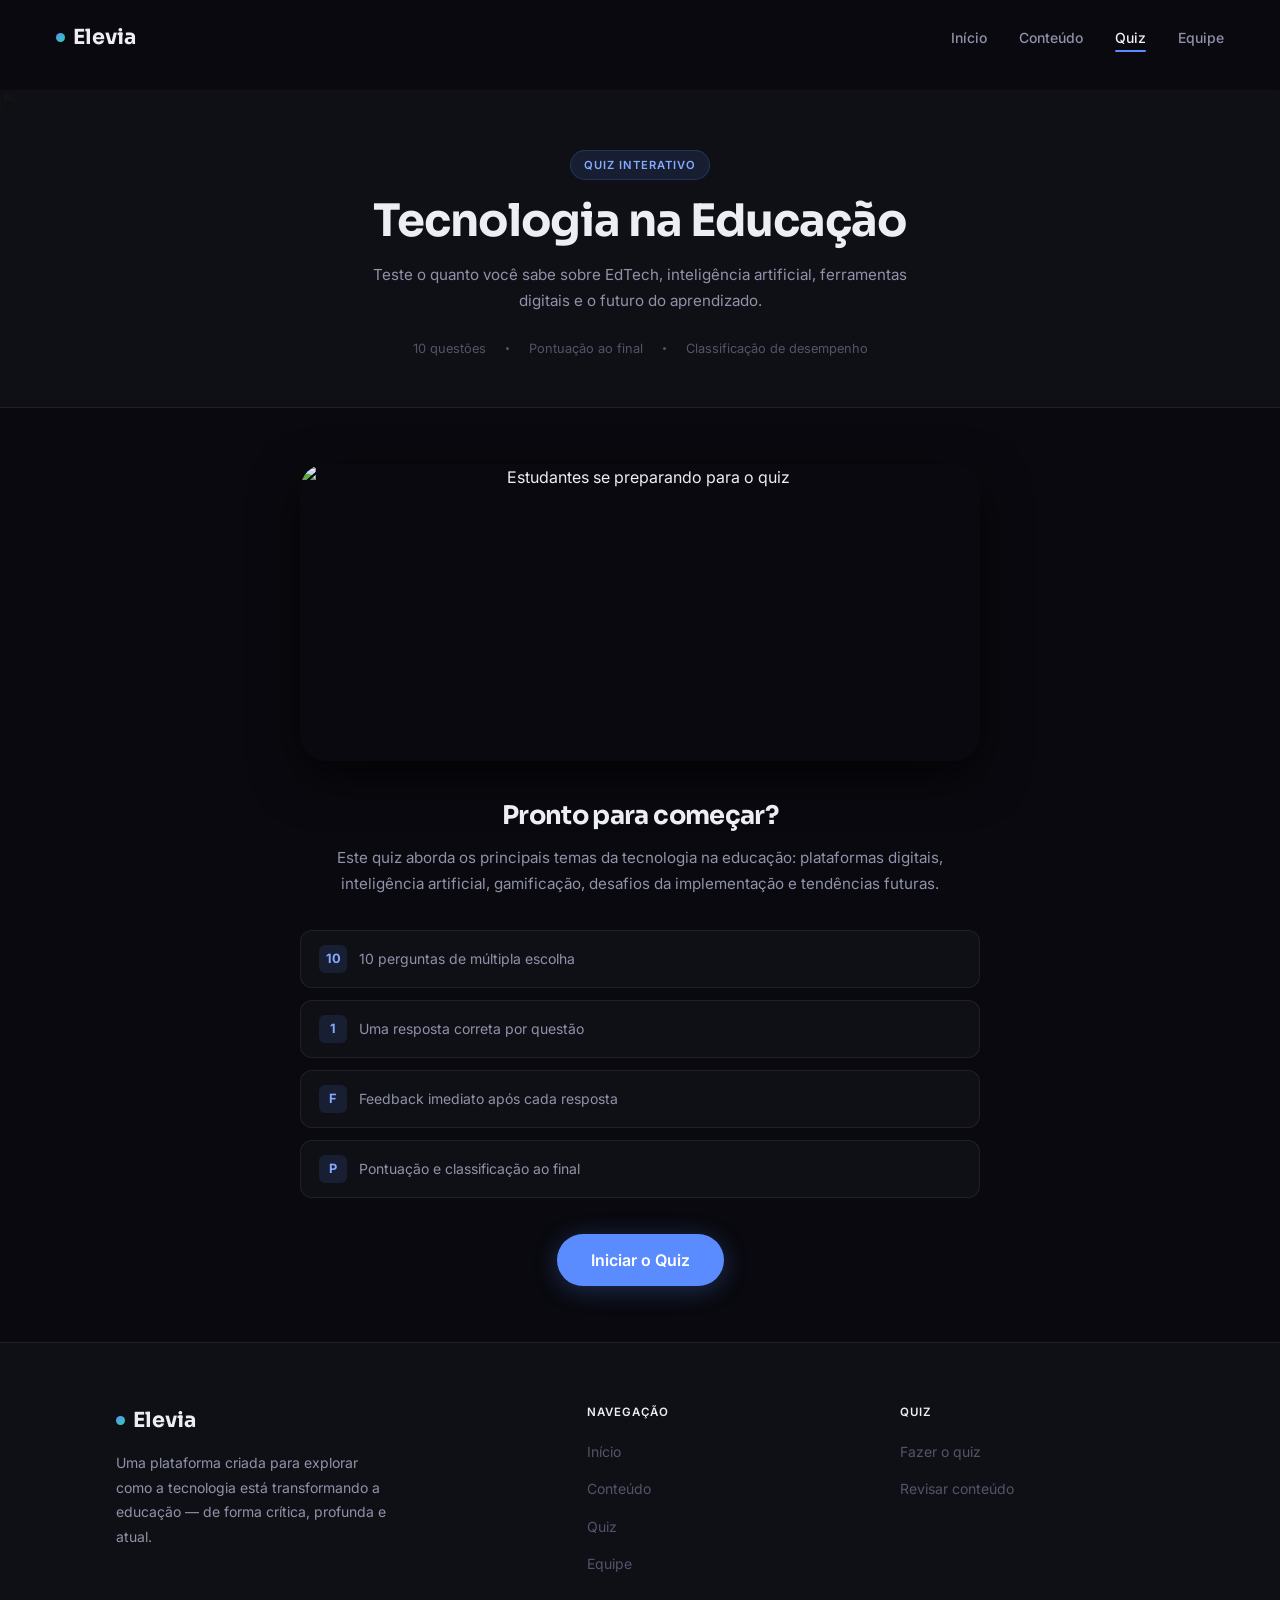
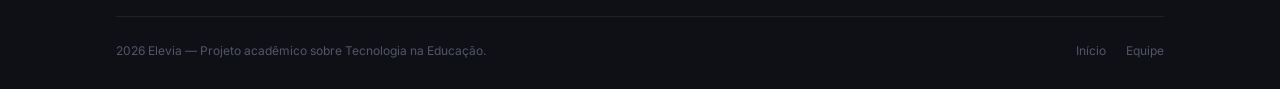
==== bolo.html @ 9d3499e2 "conserto de maracutais" ====
<!DOCTYPE html>
<html lang="pt-BR">
<head>
  <meta charset="UTF-8">
  <meta name="viewport" content="width=device-width, initial-scale=1.0">
  <meta name="description" content="Elevia — Quiz sobre tecnologia na educação. Teste seus conhecimentos sobre EdTech.">
  <title>Quiz | Elevia</title>
  <link rel="stylesheet" href="css/style.css">
  <link rel="stylesheet" href="css/nhoque.css">
</head>
<body>

<nav id="navbar">
  <div class="nav-in">
    <a href="index.html" class="logo">
      <span class="logo-dot"></span>
      Elevia
    </a>
    <div class="nav-links">
      <a href="index.html">Início</a>
      <a href="conteudasso.html">Conteúdo</a>
      <a href="bolo.html" class="active">Quiz</a>
      <a href="tapioca.html">Equipe</a>
    </div>
    <button class="burger" id="burger" aria-label="Abrir menu">
      <span></span><span></span><span></span>
    </button>
  </div>
</nav>

<div class="mob-menu" id="mobMenu">
  <a href="index.html"       onclick="closeMob()">Início</a>
  <a href="conteudasso.html" onclick="closeMob()">Conteúdo</a>
  <a href="bolo.html"        onclick="closeMob()">Quiz</a>
  <a href="tapioca.html"     onclick="closeMob()">Equipe</a>
</div>

<div class="quiz-page">

  <div class="quiz-hero">
    <div class="quiz-hero-bg">
      <img src="https://images.unsplash.com/photo-1606326608606-aa0b62935f2b?w=1400&q=80" alt="">
    </div>
    <div class="wrap">
      <div class="quiz-hero-inner">
        <span class="badge badge-blue">Quiz interativo</span>
        <h1>Tecnologia na Educação</h1>
        <p>Teste o quanto você sabe sobre EdTech, inteligência artificial, ferramentas digitais e o futuro do aprendizado.</p>
        <div class="quiz-info-bar">
          <span>10 questões</span>
          <span class="qib-dot"></span>
          <span>Pontuação ao final</span>
          <span class="qib-dot"></span>
          <span>Classificação de desempenho</span>
        </div>
      </div>
    </div>
  </div>

  <div class="quiz-wrap">
    <div class="quiz-container">

      <div class="quiz-start" id="quizStart">
        <div class="quiz-start-img">
          <img src="https://images.unsplash.com/photo-1522202176988-66273c2fd55f?w=900&q=80" alt="Estudantes se preparando para o quiz">
        </div>
        <h2>Pronto para começar?</h2>
        <p>Este quiz aborda os principais temas da tecnologia na educação: plataformas digitais, inteligência artificial, gamificação, desafios da implementação e tendências futuras.</p>
        <div class="quiz-rules">
          <div class="quiz-rule">
            <div class="qr-icon">10</div>
            <span>10 perguntas de múltipla escolha</span>
          </div>
          <div class="quiz-rule">
            <div class="qr-icon">1</div>
            <span>Uma resposta correta por questão</span>
          </div>
          <div class="quiz-rule">
            <div class="qr-icon">F</div>
            <span>Feedback imediato após cada resposta</span>
          </div>
          <div class="quiz-rule">
            <div class="qr-icon">P</div>
            <span>Pontuação e classificação ao final</span>
          </div>
        </div>
        <button class="btn btn-primary btn-lg" id="btnStart">Iniciar o Quiz</button>
      </div>

      <div class="quiz-active" id="quizActive">
        <div class="quiz-progress">
          <div class="qp-bar-wrap">
            <div class="qp-bar" id="progressBar" style="width:0%"></div>
          </div>
          <span class="qp-label" id="progressLabel">1 / 10</span>
        </div>

        <div class="quiz-question-card">
          <div class="qq-num" id="questionNum">Questão 01</div>
          <div class="qq-text" id="questionText"></div>
          <div class="qq-options" id="questionOptions"></div>
          <div class="qq-feedback" id="questionFeedback"></div>
          <div class="qq-actions">
            <button class="btn btn-primary" id="btnNext" style="display:none">Próxima</button>
          </div>
        </div>
      </div>

      <div class="quiz-result" id="quizResult">
        <div class="result-card">
          <div class="result-score grad-text" id="resultScore">0</div>
          <div class="result-of" id="resultOf">de 10 questões corretas</div>
          <div class="result-badge" id="resultBadge"></div>
          <p class="result-msg" id="resultMsg"></p>
          <div class="result-actions">
            <button class="btn btn-outline" id="btnRestart">Tentar novamente</button>
            <a href="conteudasso.html" class="btn btn-primary">Revisar o conteúdo</a>
          </div>
        </div>
      </div>

    </div>
  </div>

</div>

<footer>
  <div class="wrap">
    <div class="footer-grid">
      <div class="footer-brand">
        <a href="index.html" class="logo">
          <span class="logo-dot"></span>
          Elevia
        </a>
        <p>Uma plataforma criada para explorar como a tecnologia está transformando a educação — de forma crítica, profunda e atual.</p>
      </div>
      <div class="footer-col">
        <h5>Navegação</h5>
        <ul>
          <li><a href="index.html">Início</a></li>
          <li><a href="conteudasso.html">Conteúdo</a></li>
          <li><a href="bolo.html">Quiz</a></li>
          <li><a href="tapioca.html">Equipe</a></li>
        </ul>
      </div>
      <div class="footer-col">
        <h5>Quiz</h5>
        <ul>
          <li><a href="bolo.html">Fazer o quiz</a></li>
          <li><a href="conteudasso.html">Revisar conteúdo</a></li>
        </ul>
      </div>
    </div>
    <div class="footer-bar">
      <p>2026 Elevia — Projeto acadêmico sobre Tecnologia na Educação.</p>
      <div class="footer-bar-links">
        <a href="index.html">Início</a>
        <a href="tapioca.html">Equipe</a>
      </div>
    </div>
  </div>
</footer>

<script src="js/script.js"></script>
<script src="js/perguntinha.js"></script>
</body>
</html>
---- css/style.css ----
@import url('https://fonts.googleapis.com/css2?family=Inter:wght@400;500;600;700&family=Sora:wght@400;600;700;800&display=swap');

* {
  margin: 0;
  padding: 0;
  box-sizing: border-box;
}

:root {
  --bg:        #09090f;
  --bg-card:   #0f1016;
  --bg-card-2: #14151d;
  --border:    rgba(255,255,255,0.07);
  --border-2:  rgba(255,255,255,0.12);

  --blue:       #5b8cff;
  --blue-light: #85aaff;
  --green:      #2dd4a4;
  --green-light:#56e0bc;
  --orange:     #f87c4f;

  --text:   #edeef3;
  --text-2: #8f92a8;
  --text-3: #52546a;

  --font-h: 'Sora', sans-serif;
  --font-b: 'Inter', sans-serif;

  --r-sm:   6px;
  --r-md:   12px;
  --r-lg:   18px;
  --r-xl:   26px;
  --r-full: 9999px;

  --sh-blue:  0 4px 24px rgba(91,140,255,0.28);
  --sh-green: 0 4px 24px rgba(45,212,164,0.26);

  --t: 240ms ease;
  --ts: 420ms ease;

  --wrap:    1160px;
  --px:      clamp(20px, 5vw, 56px);
  --section: clamp(72px, 9vw, 120px);
}

html { scroll-behavior: smooth; }

body {
  font-family: var(--font-b);
  background: var(--bg);
  color: var(--text);
  line-height: 1.65;
  overflow-x: hidden;
  -webkit-font-smoothing: antialiased;
}

a { color: inherit; text-decoration: none; }
img { display: block; max-width: 100%; }
ul, ol { list-style: none; }
button { font-family: inherit; cursor: pointer; border: none; background: none; }

.wrap {
  width: 100%;
  max-width: var(--wrap);
  margin: 0 auto;
  padding: 0 var(--px);
}

.section { padding: var(--section) 0; }

.badge {
  display: inline-block;
  padding: 5px 13px;
  border-radius: var(--r-full);
  font-size: 0.7rem;
  font-weight: 600;
  letter-spacing: 0.09em;
  text-transform: uppercase;
}
.badge-blue  { background: rgba(91,140,255,0.12); color: var(--blue-light); border: 1px solid rgba(91,140,255,0.2); }
.badge-green { background: rgba(45,212,164,0.10); color: var(--green);      border: 1px solid rgba(45,212,164,0.2); }

h1, h2, h3, h4 {
  font-family: var(--font-h);
  line-height: 1.15;
  letter-spacing: -0.025em;
}

.btn {
  display: inline-flex;
  align-items: center;
  gap: 8px;
  padding: 13px 26px;
  border-radius: var(--r-full);
  font-size: 0.875rem;
  font-weight: 600;
  transition: all var(--t);
  white-space: nowrap;
}
.btn-primary { background: var(--blue);  color: #fff;    box-shadow: var(--sh-blue); }
.btn-green   { background: var(--green); color: #09090f; box-shadow: var(--sh-green); }
.btn-outline { border: 1.5px solid var(--border-2); color: var(--text); }
.btn-primary:hover { background: var(--blue-light);  transform: translateY(-2px); }
.btn-green:hover   { background: var(--green-light); transform: translateY(-2px); }
.btn-outline:hover { border-color: var(--blue-light); color: var(--blue-light); transform: translateY(-2px); }
.btn-lg { padding: 16px 34px; font-size: 1rem; }
.btn-sm { padding: 9px 20px;  font-size: 0.8rem; }

.grad-text {
  background: linear-gradient(120deg, var(--blue-light), var(--green));
  -webkit-background-clip: text;
  -webkit-text-fill-color: transparent;
  background-clip: text;
}

.reveal {
  opacity: 0;
  transform: translateY(22px);
  transition: opacity 0.55s ease, transform 0.55s ease;
}
.reveal.on { opacity: 1; transform: none; }
.d1 { transition-delay: 0.08s; }
.d2 { transition-delay: 0.16s; }
.d3 { transition-delay: 0.24s; }
.d4 { transition-delay: 0.32s; }
.d5 { transition-delay: 0.40s; }

nav {
  position: fixed;
  top: 0; left: 0; right: 0;
  z-index: 100;
  transition: all var(--t);
}
nav.solid {
  background: rgba(9,9,15,0.93);
  backdrop-filter: blur(18px);
  border-bottom: 1px solid var(--border);
}
.nav-in {
  display: flex;
  align-items: center;
  justify-content: space-between;
  max-width: 1380px;
  margin: 0 auto;
  padding: 20px var(--px);
  transition: padding var(--t);
}
nav.solid .nav-in { padding-top: 13px; padding-bottom: 13px; }

.logo {
  font-family: var(--font-h);
  font-weight: 700;
  font-size: 1.3rem;
  display: flex;
  align-items: center;
  gap: 8px;
  transition: opacity var(--t);
}
.logo:hover { opacity: 0.8; }
.logo-dot {
  width: 9px; height: 9px;
  border-radius: 50%;
  background: linear-gradient(135deg, var(--blue), var(--green));
}

.nav-links {
  display: flex;
  align-items: center;
  gap: 32px;
}
.nav-links a {
  font-size: 0.875rem;
  font-weight: 500;
  color: var(--text-2);
  transition: color var(--t);
  position: relative;
}
.nav-links a::after {
  content: '';
  position: absolute;
  bottom: -3px; left: 0;
  width: 0; height: 2px;
  background: var(--blue);
  border-radius: 2px;
  transition: width var(--t);
}
.nav-links a:hover,
.nav-links a.active { color: var(--text); }
.nav-links a:hover::after,
.nav-links a.active::after { width: 100%; }

.burger {
  display: none;
  flex-direction: column;
  gap: 5px;
  padding: 6px;
  background: none;
  border: none;
}
.burger span {
  display: block;
  width: 21px; height: 2px;
  background: var(--text);
  border-radius: 2px;
  transition: all var(--t);
}
.burger.open span:nth-child(1) { transform: translateY(7px) rotate(45deg); }
.burger.open span:nth-child(2) { opacity: 0; }
.burger.open span:nth-child(3) { transform: translateY(-7px) rotate(-45deg); }

.mob-menu {
  display: none;
  position: fixed;
  inset: 0;
  background: var(--bg);
  z-index: 99;
  flex-direction: column;
  align-items: center;
  justify-content: center;
  gap: 36px;
  opacity: 0;
  pointer-events: none;
  transition: opacity var(--t);
}
.mob-menu.open { opacity: 1; pointer-events: all; }
.mob-menu a {
  font-family: var(--font-h);
  font-size: 2rem;
  font-weight: 700;
  color: var(--text-2);
  transition: color var(--t);
}
.mob-menu a:hover { color: var(--text); }

footer {
  background: var(--bg-card);
  border-top: 1px solid var(--border);
  padding: 60px 0 28px;
}
.footer-grid {
  display: grid;
  grid-template-columns: 1.6fr 1fr 1fr;
  gap: 48px;
  padding-bottom: 40px;
  border-bottom: 1px solid var(--border);
  margin-bottom: 24px;
}
.footer-brand p {
  margin-top: 14px;
  font-size: 0.875rem;
  color: var(--text-2);
  line-height: 1.75;
  max-width: 270px;
}
.footer-col h5 {
  font-size: 0.72rem;
  font-weight: 600;
  letter-spacing: 0.09em;
  text-transform: uppercase;
  color: var(--text);
  margin-bottom: 16px;
}
.footer-col ul { display: flex; flex-direction: column; gap: 11px; }
.footer-col a { font-size: 0.875rem; color: var(--text-3); transition: color var(--t); }
.footer-col a:hover { color: var(--text-2); }
.footer-bar {
  display: flex;
  align-items: center;
  justify-content: space-between;
}
.footer-bar p { font-size: 0.75rem; color: var(--text-3); }
.footer-bar-links { display: flex; gap: 20px; }
.footer-bar-links a { font-size: 0.75rem; color: var(--text-3); transition: color var(--t); }
.footer-bar-links a:hover { color: var(--text-2); }

@media (max-width: 900px) {
  .footer-grid { grid-template-columns: 1fr 1fr; }
}
@media (max-width: 768px) {
  .nav-links, .nav-cta { display: none; }
  .burger { display: flex; }
  .mob-menu { display: flex; }
  .footer-grid { grid-template-columns: 1fr; gap: 28px; }
  .footer-bar { flex-direction: column; gap: 10px; text-align: center; }
}
---- css/nhoque.css ----
.quiz-page {
  min-height: 100vh;
  padding-top: 90px;
  display: flex;
  flex-direction: column;
}

.quiz-hero {
  padding: 60px 0 48px;
  border-bottom: 1px solid var(--border);
  text-align: center;
  background: var(--bg-card);
  position: relative;
  overflow: hidden;
}
.quiz-hero-bg {
  position: absolute; inset: 0; z-index: 0;
}
.quiz-hero-bg img {
  width: 100%; height: 100%;
  object-fit: cover;
  filter: brightness(0.1);
}
.quiz-hero-bg::after {
  content: '';
  position: absolute; inset: 0;
  background: var(--bg-card);
  opacity: 0.55;
}
.quiz-hero-inner {
  position: relative; z-index: 1;
  max-width: 560px;
  margin: 0 auto;
}
.quiz-hero-inner .badge { margin-bottom: 16px; }
.quiz-hero-inner h1 {
  font-size: clamp(1.8rem, 4vw, 2.8rem);
  margin-bottom: 14px;
}
.quiz-hero-inner p {
  color: var(--text-2);
  font-size: 0.95rem;
  line-height: 1.7;
}
.quiz-info-bar {
  display: flex;
  align-items: center;
  justify-content: center;
  gap: 20px;
  margin-top: 24px;
  font-size: 0.8rem;
  color: var(--text-3);
}
.qib-dot { width: 3px; height: 3px; border-radius: 50%; background: var(--text-3); }

.quiz-wrap {
  flex: 1;
  display: flex;
  align-items: flex-start;
  justify-content: center;
  padding: 56px var(--px);
}

.quiz-container {
  width: 100%;
  max-width: 680px;
}

.quiz-start {
  text-align: center;
}
.quiz-start-img {
  border-radius: var(--r-xl);
  overflow: hidden;
  aspect-ratio: 16/7;
  margin-bottom: 40px;
  box-shadow: 0 16px 48px rgba(0,0,0,0.6);
}
.quiz-start-img img { width: 100%; height: 100%; object-fit: cover; }
.quiz-start h2 { font-size: 1.6rem; margin-bottom: 14px; }
.quiz-start p { color: var(--text-2); line-height: 1.75; margin-bottom: 32px; font-size: 0.95rem; }
.quiz-rules {
  display: flex;
  flex-direction: column;
  gap: 12px;
  margin-bottom: 36px;
  text-align: left;
}
.quiz-rule {
  display: flex;
  align-items: center;
  gap: 12px;
  padding: 14px 18px;
  background: var(--bg-card);
  border: 1px solid var(--border);
  border-radius: var(--r-md);
  font-size: 0.875rem;
  color: var(--text-2);
}
.qr-icon {
  width: 28px; height: 28px;
  border-radius: var(--r-sm);
  background: rgba(91,140,255,0.12);
  color: var(--blue-light);
  display: flex; align-items: center; justify-content: center;
  font-weight: 700;
  font-size: 0.8rem;
  flex-shrink: 0;
}

.quiz-active { display: none; }
.quiz-result { display: none; }

.quiz-progress {
  display: flex;
  align-items: center;
  justify-content: space-between;
  margin-bottom: 32px;
  gap: 16px;
}
.qp-bar-wrap {
  flex: 1;
  height: 6px;
  background: var(--bg-card-2);
  border-radius: var(--r-full);
  overflow: hidden;
}
.qp-bar {
  height: 100%;
  background: linear-gradient(90deg, var(--blue), var(--green));
  border-radius: var(--r-full);
  transition: width 0.4s ease;
}
.qp-label {
  font-size: 0.8rem;
  color: var(--text-2);
  white-space: nowrap;
}

.quiz-question-card {
  background: var(--bg-card);
  border: 1px solid var(--border);
  border-radius: var(--r-xl);
  padding: 36px;
}
.qq-num {
  font-size: 0.72rem;
  font-weight: 600;
  color: var(--text-3);
  letter-spacing: 0.08em;
  text-transform: uppercase;
  margin-bottom: 16px;
}
.qq-text {
  font-family: var(--font-h);
  font-size: 1.15rem;
  font-weight: 600;
  line-height: 1.4;
  margin-bottom: 28px;
  color: var(--text);
}
.qq-options {
  display: flex;
  flex-direction: column;
  gap: 10px;
  margin-bottom: 28px;
}
.qq-option {
  display: flex;
  align-items: center;
  gap: 14px;
  padding: 16px 18px;
  border: 1.5px solid var(--border);
  border-radius: var(--r-lg);
  cursor: pointer;
  transition: all var(--t);
  background: none;
  width: 100%;
  text-align: left;
  color: var(--text);
  font-size: 0.9rem;
}
.qq-option:hover:not(:disabled) {
  border-color: var(--border-2);
  background: var(--bg-card-2);
}
.qq-option.selected { border-color: var(--blue); background: rgba(91,140,255,0.08); }
.qq-option.correct  { border-color: var(--green); background: rgba(45,212,164,0.08); color: var(--green); }
.qq-option.wrong    { border-color: #ff6b6b; background: rgba(255,107,107,0.08); color: #ff8a8a; }
.qq-option:disabled { cursor: default; }
.qq-opt-letter {
  width: 28px; height: 28px;
  border-radius: 50%;
  background: var(--bg-card-2);
  border: 1px solid var(--border);
  display: flex; align-items: center; justify-content: center;
  font-size: 0.75rem;
  font-weight: 700;
  flex-shrink: 0;
  transition: all var(--t);
}
.qq-option.selected .qq-opt-letter { background: var(--blue);    border-color: var(--blue);  color: #fff; }
.qq-option.correct  .qq-opt-letter { background: var(--green);   border-color: var(--green); color: #0a0b10; }
.qq-option.wrong    .qq-opt-letter { background: #ff6b6b;        border-color: #ff6b6b;      color: #fff; }

.qq-feedback {
  padding: 14px 18px;
  border-radius: var(--r-md);
  font-size: 0.875rem;
  line-height: 1.6;
  margin-bottom: 20px;
  display: none;
}
.qq-feedback.show { display: block; }
.qq-feedback-correct { background: rgba(45,212,164,0.08); border: 1px solid rgba(45,212,164,0.2); color: var(--green-light); }
.qq-feedback-wrong   { background: rgba(255,107,107,0.08); border: 1px solid rgba(255,107,107,0.2); color: #ff9a9a; }

.qq-actions {
  display: flex;
  justify-content: flex-end;
}

.result-card {
  background: var(--bg-card);
  border: 1px solid var(--border);
  border-radius: var(--r-xl);
  padding: 48px 40px;
  text-align: center;
}
.result-score {
  font-family: var(--font-h);
  font-size: 5rem;
  font-weight: 800;
  line-height: 1;
  margin-bottom: 8px;
  letter-spacing: -0.04em;
}
.result-of { font-size: 1rem; color: var(--text-2); margin-bottom: 24px; }
.result-badge {
  display: inline-flex;
  align-items: center;
  gap: 8px;
  padding: 10px 20px;
  border-radius: var(--r-full);
  font-weight: 600;
  font-size: 0.9rem;
  margin-bottom: 24px;
}
.rb-excelente { background: rgba(45,212,164,0.12); color: var(--green); border: 1px solid rgba(45,212,164,0.25); }
.rb-otimo     { background: rgba(91,140,255,0.12); color: var(--blue-light); border: 1px solid rgba(91,140,255,0.25); }
.rb-bom       { background: rgba(248,124,79,0.12); color: var(--orange); border: 1px solid rgba(248,124,79,0.25); }
.rb-regular   { background: rgba(255,107,107,0.1); color: #ff9a9a; border: 1px solid rgba(255,107,107,0.2); }
.result-msg { font-size: 0.95rem; color: var(--text-2); line-height: 1.75; margin-bottom: 32px; max-width: 440px; margin-left: auto; margin-right: auto; }
.result-actions { display: flex; gap: 14px; justify-content: center; flex-wrap: wrap; }

@media (max-width: 640px) {
  .quiz-question-card { padding: 24px 20px; }
  .result-card { padding: 32px 24px; }
  .result-score { font-size: 3.5rem; }
}
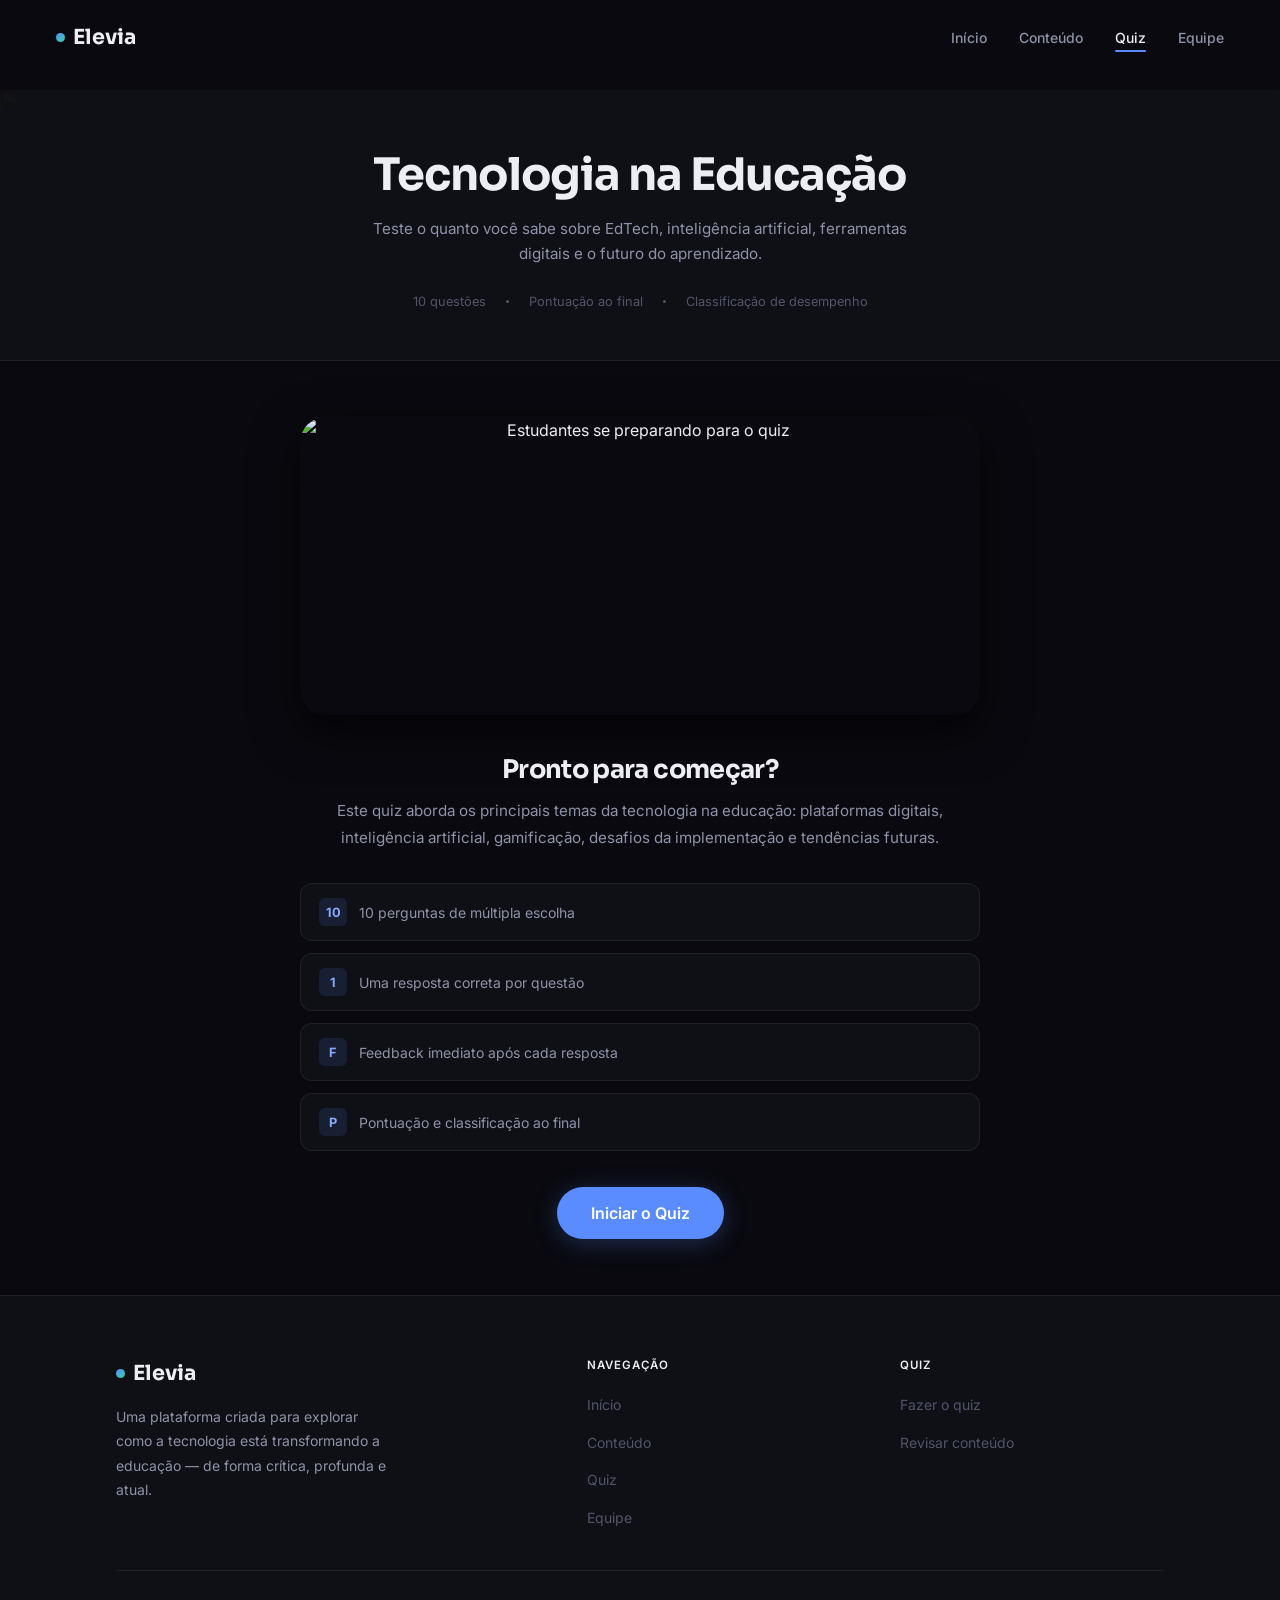
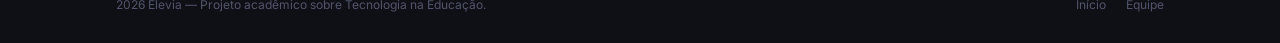
==== commit ff22d337: "arrumando as parada do css" ====
--- a/bolo.html
+++ b/bolo.html
@@ -29,10 +29,10 @@
 </nav>
 
 <div class="mob-menu" id="mobMenu">
-  <a href="index.html"       onclick="closeMob()">Início</a>
-  <a href="conteudasso.html" onclick="closeMob()">Conteúdo</a>
-  <a href="bolo.html"        onclick="closeMob()">Quiz</a>
-  <a href="tapioca.html"     onclick="closeMob()">Equipe</a>
+  <a href="index.html">Início</a>
+  <a href="conteudasso.html">Conteúdo</a>
+  <a href="bolo.html">Quiz</a>
+  <a href="tapioca.html">Equipe</a>
 </div>
 
 <div class="quiz-page">
@@ -43,7 +43,6 @@
     </div>
     <div class="wrap">
       <div class="quiz-hero-inner">
-        <span class="badge badge-blue">Quiz interativo</span>
         <h1>Tecnologia na Educação</h1>
         <p>Teste o quanto você sabe sobre EdTech, inteligência artificial, ferramentas digitais e o futuro do aprendizado.</p>
         <div class="quiz-info-bar">
@@ -161,7 +160,5 @@
   </div>
 </footer>
 
-<script src="js/script.js"></script>
-<script src="js/perguntinha.js"></script>
 </body>
 </html>
--- a/css/style.css
+++ b/css/style.css
@@ -113,7 +113,8 @@
   background-clip: text;
 }
 
-.reveal {
+/* Animações desabilitadas para Parte 1 - sem JavaScript */
+/* .reveal {
   opacity: 0;
   transform: translateY(22px);
   transition: opacity 0.55s ease, transform 0.55s ease;
@@ -123,7 +124,7 @@
 .d2 { transition-delay: 0.16s; }
 .d3 { transition-delay: 0.24s; }
 .d4 { transition-delay: 0.32s; }
-.d5 { transition-delay: 0.40s; }
+.d5 { transition-delay: 0.40s; } */
 
 nav {
   position: fixed;
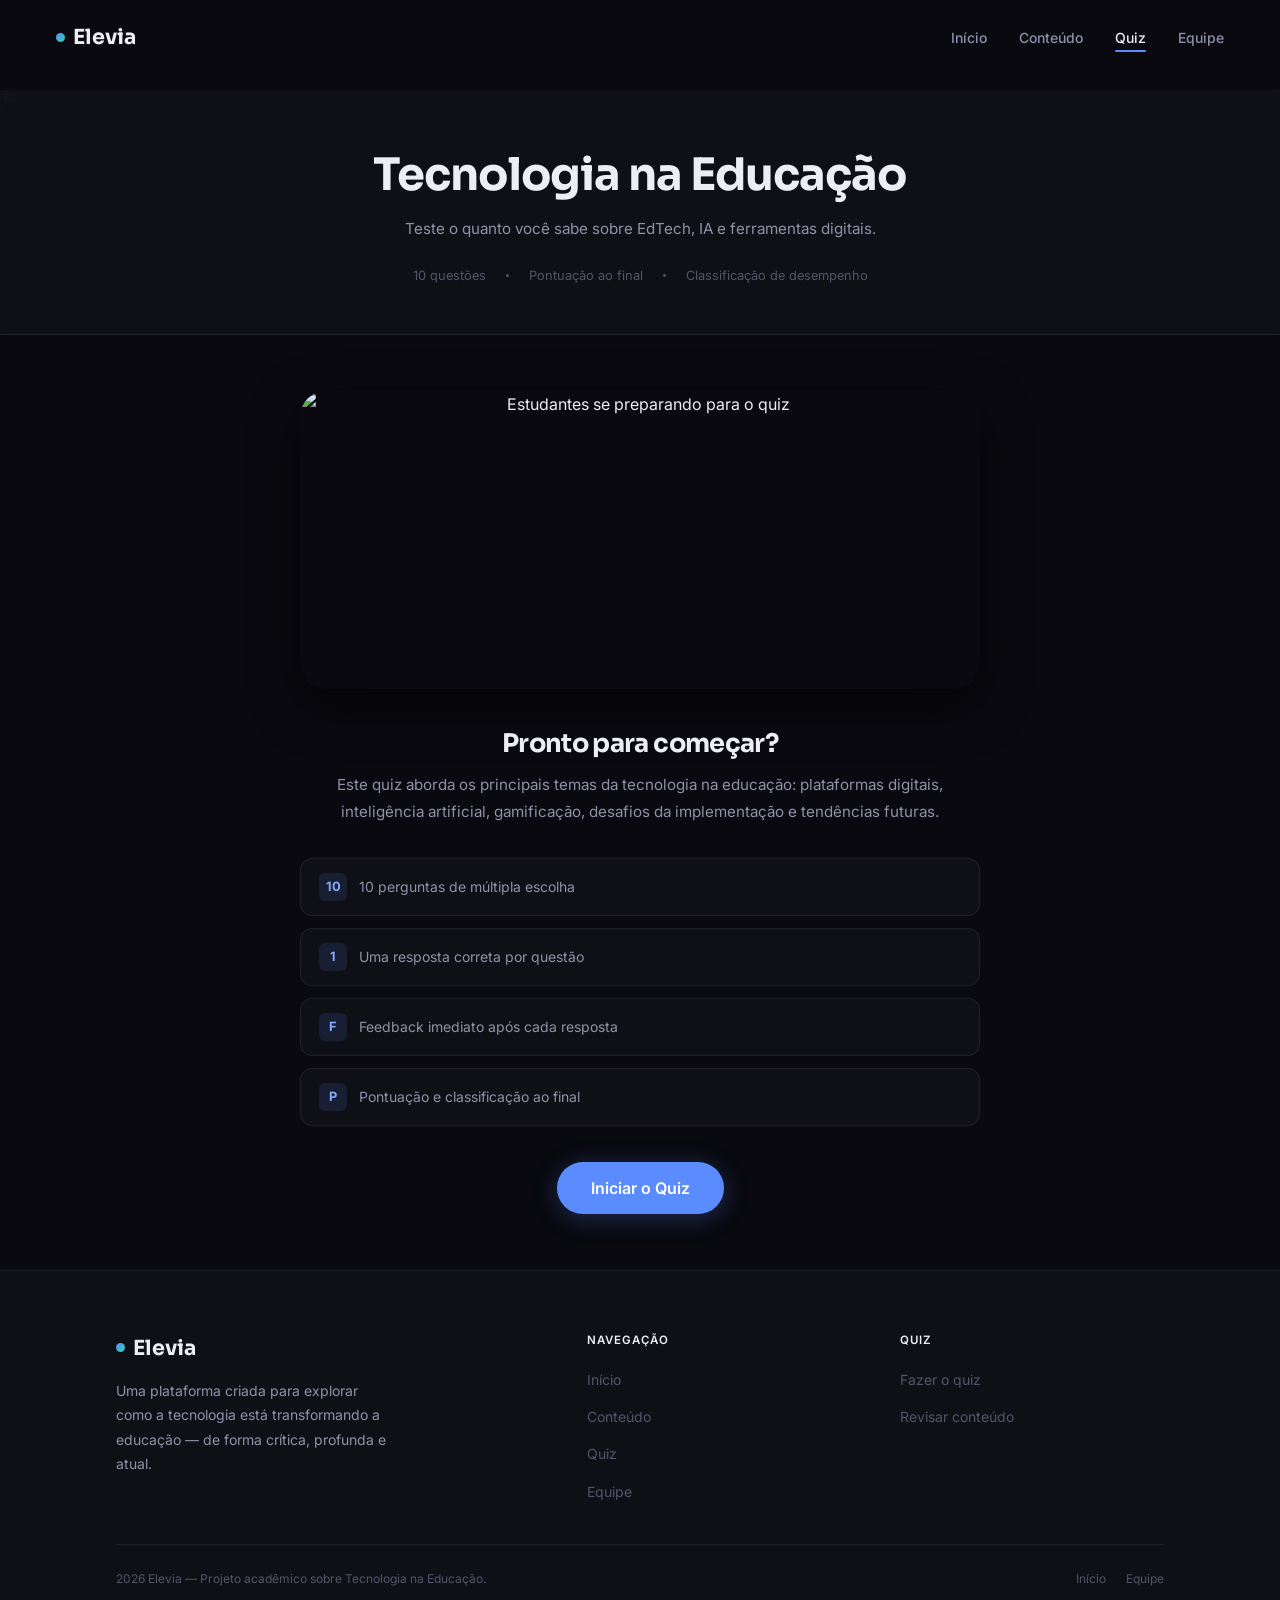
==== commit 58b1b0ba: "quiz html estruturado" ====
--- a/bolo.html
+++ b/bolo.html
@@ -44,7 +44,7 @@
     <div class="wrap">
       <div class="quiz-hero-inner">
         <h1>Tecnologia na Educação</h1>
-        <p>Teste o quanto você sabe sobre EdTech, inteligência artificial, ferramentas digitais e o futuro do aprendizado.</p>
+        <p>Teste o quanto você sabe sobre EdTech, IA e ferramentas digitais.</p>
         <div class="quiz-info-bar">
           <span>10 questões</span>
           <span class="qib-dot"></span>
